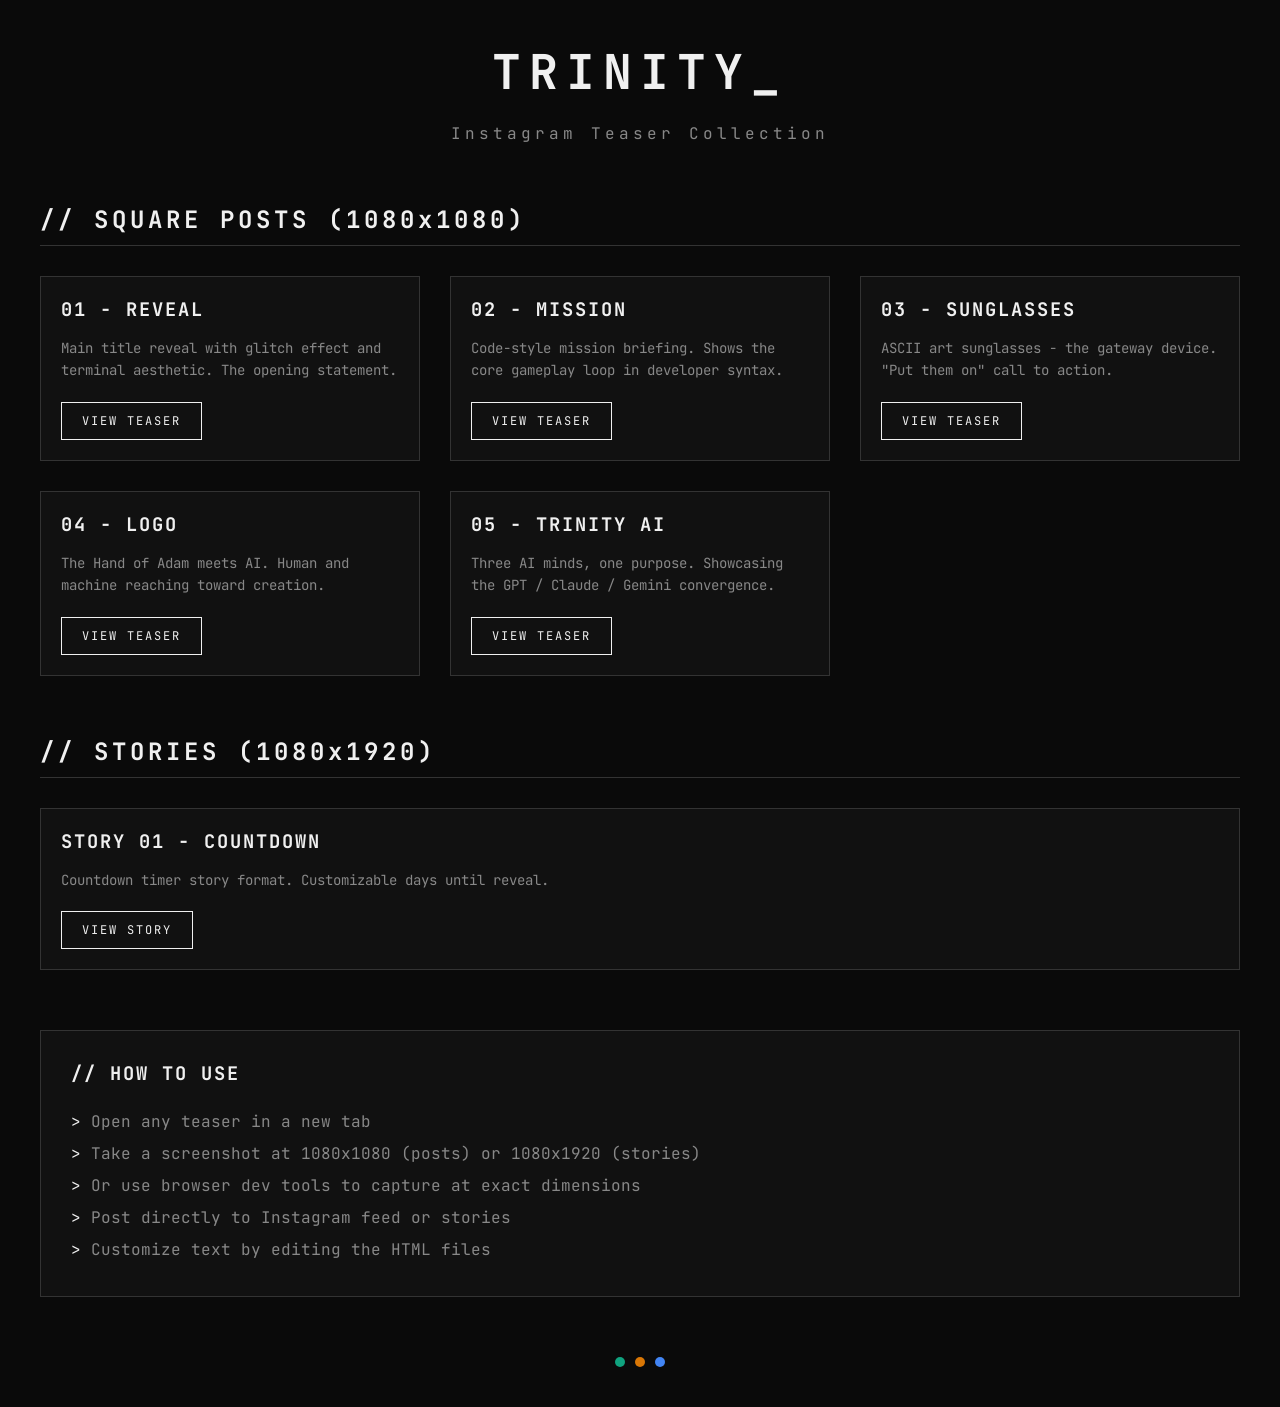
==== teasers/index.html @ 3647a735 "feat: Add Instagram teaser assets for Trinity VR metaverse concept - Create project README with ASCI" ====
<!DOCTYPE html>
<html lang="en">
<head>
  <meta charset="UTF-8">
  <meta name="viewport" content="width=device-width, initial-scale=1.0">
  <title>TRINITY_ | Instagram Teasers</title>
  <style>
    @import url('https://fonts.googleapis.com/css2?family=JetBrains+Mono:wght@400;700&display=swap');

    * {
      margin: 0;
      padding: 0;
      box-sizing: border-box;
    }

    body {
      background-color: #0a0a0a;
      color: #f0f0f0;
      font-family: 'JetBrains Mono', monospace;
      padding: 40px;
    }

    h1 {
      text-align: center;
      letter-spacing: 8px;
      margin-bottom: 20px;
      font-size: 48px;
    }

    .subtitle {
      text-align: center;
      color: #888;
      letter-spacing: 4px;
      margin-bottom: 60px;
    }

    .section {
      margin-bottom: 60px;
    }

    .section h2 {
      letter-spacing: 4px;
      margin-bottom: 30px;
      padding-bottom: 10px;
      border-bottom: 1px solid #333;
    }

    .teaser-grid {
      display: grid;
      grid-template-columns: repeat(auto-fit, minmax(300px, 1fr));
      gap: 30px;
    }

    .teaser-card {
      background: #111;
      border: 1px solid #333;
      padding: 20px;
      transition: all 0.3s ease;
    }

    .teaser-card:hover {
      border-color: #666;
      transform: translateY(-5px);
    }

    .teaser-card h3 {
      margin-bottom: 15px;
      letter-spacing: 2px;
    }

    .teaser-card p {
      color: #888;
      font-size: 14px;
      margin-bottom: 20px;
      line-height: 1.6;
    }

    .teaser-card a {
      display: inline-block;
      color: #f0f0f0;
      text-decoration: none;
      padding: 10px 20px;
      border: 1px solid #f0f0f0;
      letter-spacing: 2px;
      font-size: 12px;
      transition: all 0.3s ease;
    }

    .teaser-card a:hover {
      background: #f0f0f0;
      color: #0a0a0a;
    }

    .trinity-dots {
      display: flex;
      gap: 10px;
      justify-content: center;
      margin-top: 60px;
    }

    .trinity-dots span {
      width: 10px;
      height: 10px;
      border-radius: 50%;
    }

    .trinity-dots .green { background: #10a37f; }
    .trinity-dots .orange { background: #d97706; }
    .trinity-dots .blue { background: #4285f4; }

    .instructions {
      background: #111;
      border: 1px solid #333;
      padding: 30px;
      margin-top: 40px;
    }

    .instructions h3 {
      margin-bottom: 20px;
      letter-spacing: 2px;
    }

    .instructions ul {
      list-style: none;
      color: #888;
      line-height: 2;
    }

    .instructions li::before {
      content: '> ';
      color: #f0f0f0;
    }
  </style>
</head>
<body>
  <h1>TRINITY_</h1>
  <p class="subtitle">Instagram Teaser Collection</p>

  <div class="section">
    <h2>// SQUARE POSTS (1080x1080)</h2>
    <div class="teaser-grid">
      <div class="teaser-card">
        <h3>01 - REVEAL</h3>
        <p>Main title reveal with glitch effect and terminal aesthetic. The opening statement.</p>
        <a href="html/teaser-01-reveal.html" target="_blank">VIEW TEASER</a>
      </div>

      <div class="teaser-card">
        <h3>02 - MISSION</h3>
        <p>Code-style mission briefing. Shows the core gameplay loop in developer syntax.</p>
        <a href="html/teaser-02-mission.html" target="_blank">VIEW TEASER</a>
      </div>

      <div class="teaser-card">
        <h3>03 - SUNGLASSES</h3>
        <p>ASCII art sunglasses - the gateway device. "Put them on" call to action.</p>
        <a href="html/teaser-03-sunglasses.html" target="_blank">VIEW TEASER</a>
      </div>

      <div class="teaser-card">
        <h3>04 - LOGO</h3>
        <p>The Hand of Adam meets AI. Human and machine reaching toward creation.</p>
        <a href="html/teaser-04-logo.html" target="_blank">VIEW TEASER</a>
      </div>

      <div class="teaser-card">
        <h3>05 - TRINITY AI</h3>
        <p>Three AI minds, one purpose. Showcasing the GPT / Claude / Gemini convergence.</p>
        <a href="html/teaser-05-trinity-ai.html" target="_blank">VIEW TEASER</a>
      </div>
    </div>
  </div>

  <div class="section">
    <h2>// STORIES (1080x1920)</h2>
    <div class="teaser-grid">
      <div class="teaser-card">
        <h3>STORY 01 - COUNTDOWN</h3>
        <p>Countdown timer story format. Customizable days until reveal.</p>
        <a href="html/story-01-countdown.html" target="_blank">VIEW STORY</a>
      </div>
    </div>
  </div>

  <div class="instructions">
    <h3>// HOW TO USE</h3>
    <ul>
      <li>Open any teaser in a new tab</li>
      <li>Take a screenshot at 1080x1080 (posts) or 1080x1920 (stories)</li>
      <li>Or use browser dev tools to capture at exact dimensions</li>
      <li>Post directly to Instagram feed or stories</li>
      <li>Customize text by editing the HTML files</li>
    </ul>
  </div>

  <div class="trinity-dots">
    <span class="green"></span>
    <span class="orange"></span>
    <span class="blue"></span>
  </div>
</body>
</html>
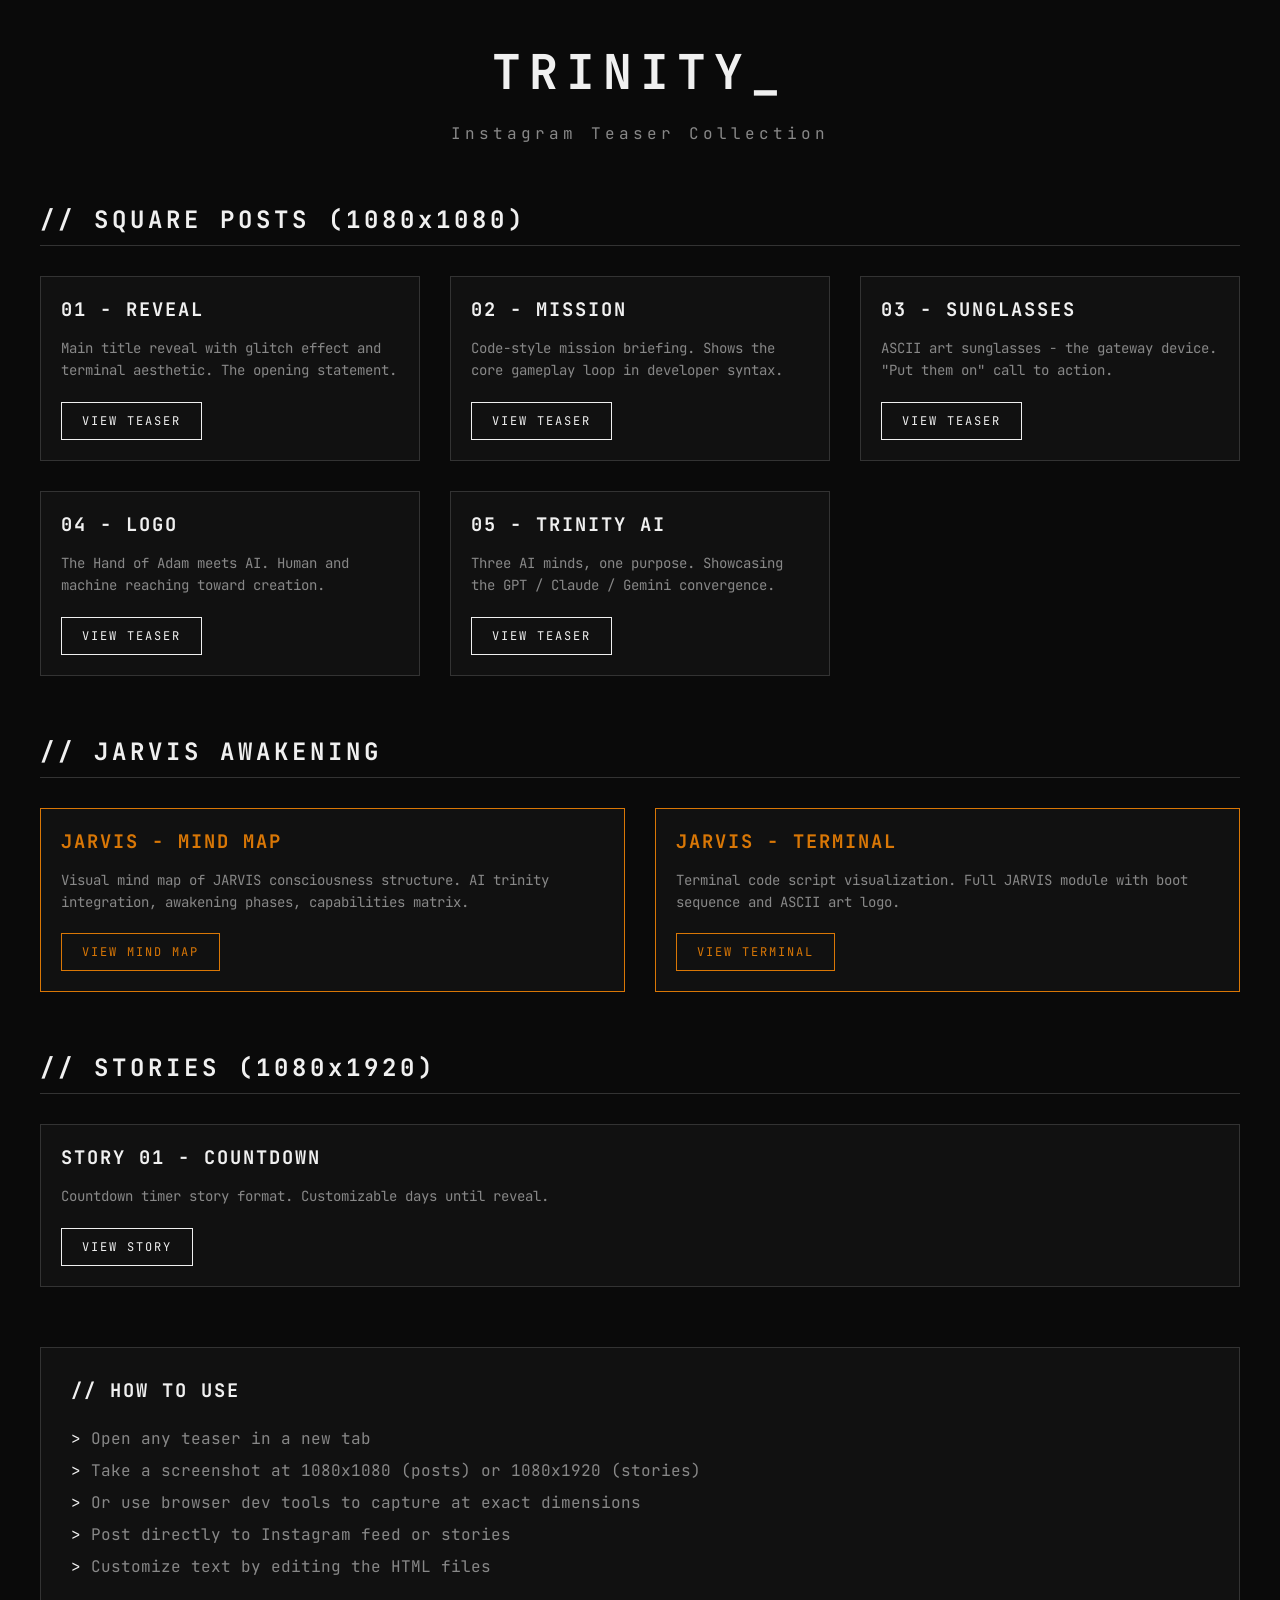
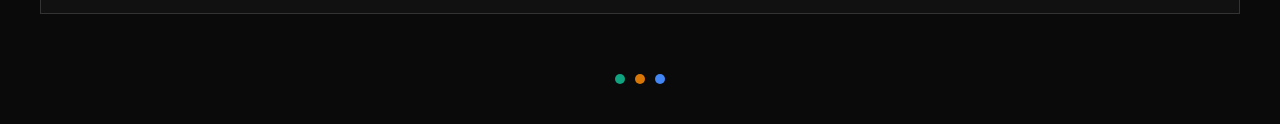
==== commit ca259b8a: "feat: Add JARVIS awakening visualizations - Add JARVIS mind map with consciousness structure, AI tri" ====
--- a/teasers/index.html
+++ b/teasers/index.html
@@ -172,6 +172,23 @@
   </div>
 
   <div class="section">
+    <h2>// JARVIS AWAKENING</h2>
+    <div class="teaser-grid">
+      <div class="teaser-card" style="border-color: #d97706;">
+        <h3 style="color: #d97706;">JARVIS - MIND MAP</h3>
+        <p>Visual mind map of JARVIS consciousness structure. AI trinity integration, awakening phases, capabilities matrix.</p>
+        <a href="html/jarvis-mindmap.html" target="_blank" style="border-color: #d97706; color: #d97706;">VIEW MIND MAP</a>
+      </div>
+
+      <div class="teaser-card" style="border-color: #d97706;">
+        <h3 style="color: #d97706;">JARVIS - TERMINAL</h3>
+        <p>Terminal code script visualization. Full JARVIS module with boot sequence and ASCII art logo.</p>
+        <a href="html/jarvis-terminal.html" target="_blank" style="border-color: #d97706; color: #d97706;">VIEW TERMINAL</a>
+      </div>
+    </div>
+  </div>
+
+  <div class="section">
     <h2>// STORIES (1080x1920)</h2>
     <div class="teaser-grid">
       <div class="teaser-card">
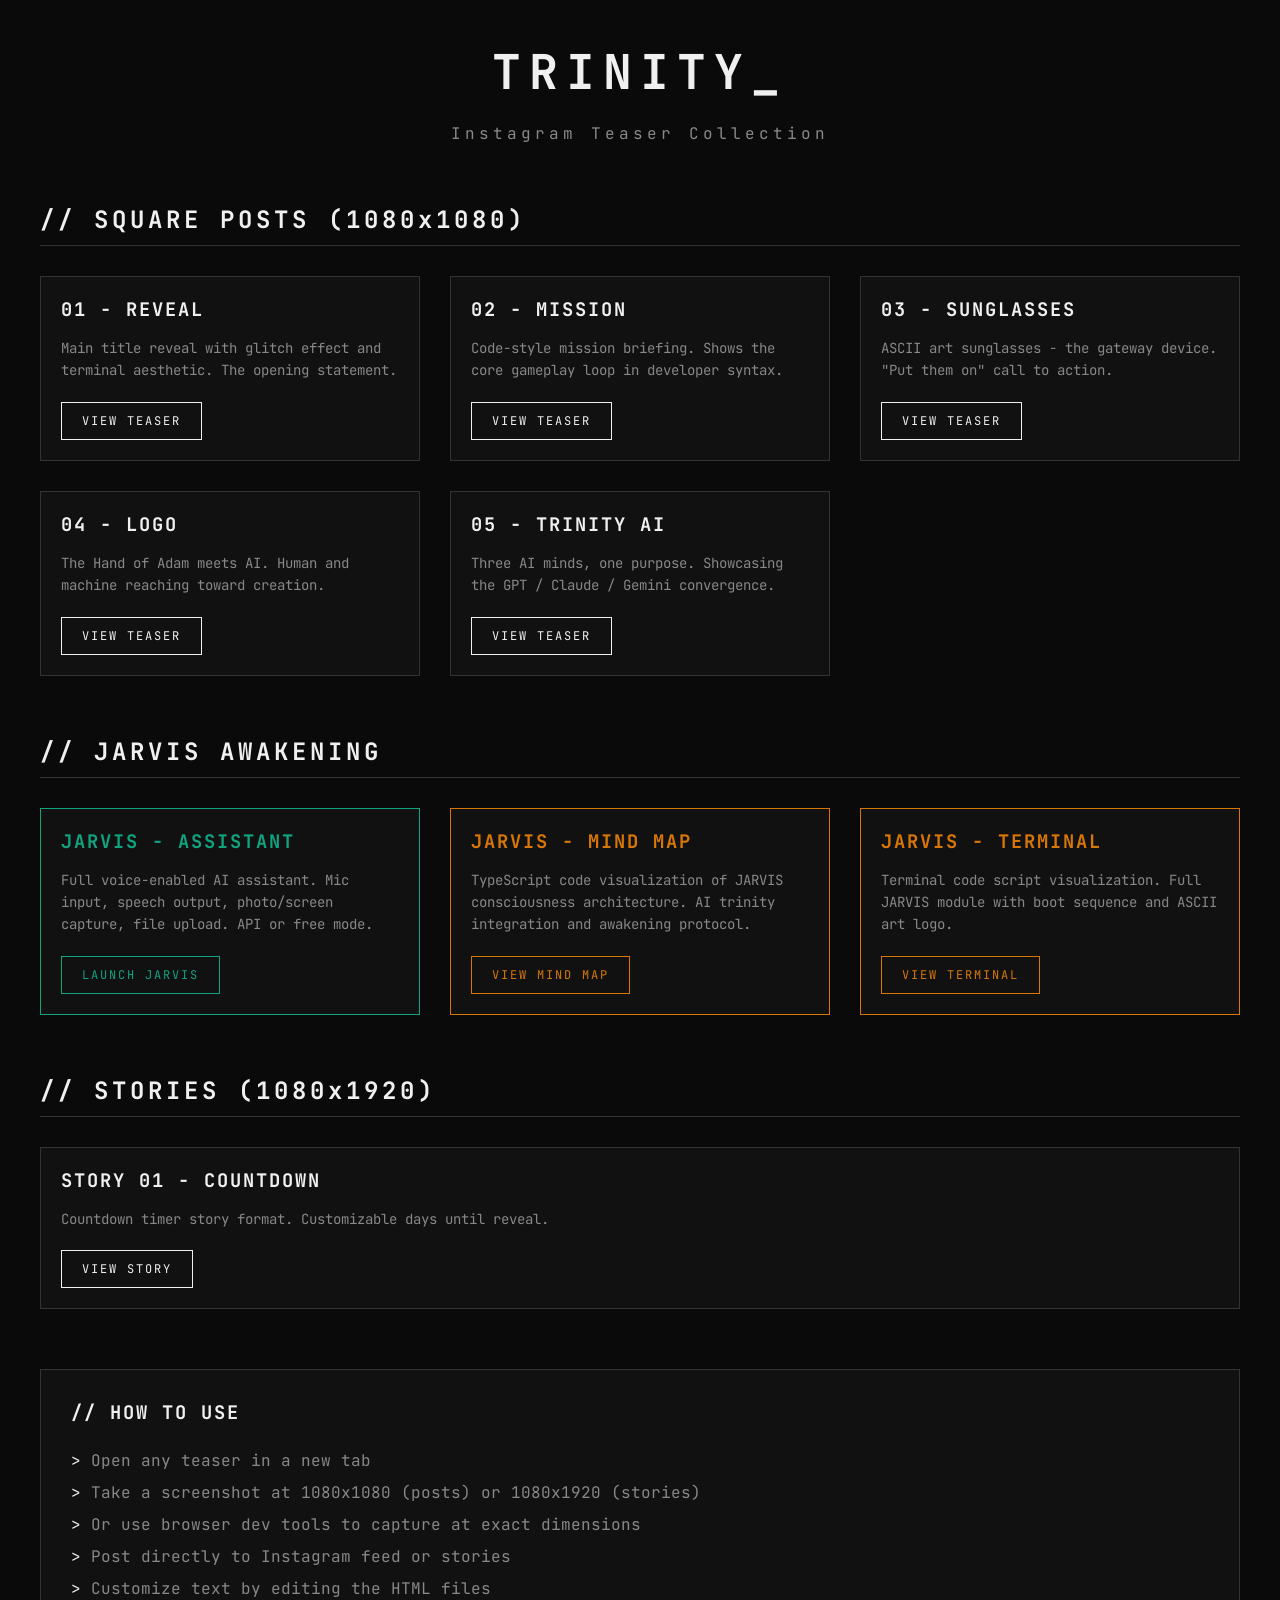
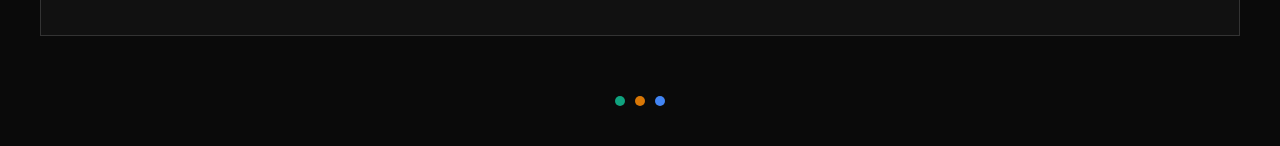
==== commit 2f1b9ca7: "feat: Add JARVIS voice assistant with full capabilities - Voice input via Web Speech API (speech-to-" ====
--- a/teasers/index.html
+++ b/teasers/index.html
@@ -174,9 +174,15 @@
   <div class="section">
     <h2>// JARVIS AWAKENING</h2>
     <div class="teaser-grid">
+      <div class="teaser-card" style="border-color: #10a37f;">
+        <h3 style="color: #10a37f;">JARVIS - ASSISTANT</h3>
+        <p>Full voice-enabled AI assistant. Mic input, speech output, photo/screen capture, file upload. API or free mode.</p>
+        <a href="html/jarvis-assistant.html" target="_blank" style="border-color: #10a37f; color: #10a37f;">LAUNCH JARVIS</a>
+      </div>
+
       <div class="teaser-card" style="border-color: #d97706;">
         <h3 style="color: #d97706;">JARVIS - MIND MAP</h3>
-        <p>Visual mind map of JARVIS consciousness structure. AI trinity integration, awakening phases, capabilities matrix.</p>
+        <p>TypeScript code visualization of JARVIS consciousness architecture. AI trinity integration and awakening protocol.</p>
         <a href="html/jarvis-mindmap.html" target="_blank" style="border-color: #d97706; color: #d97706;">VIEW MIND MAP</a>
       </div>
 
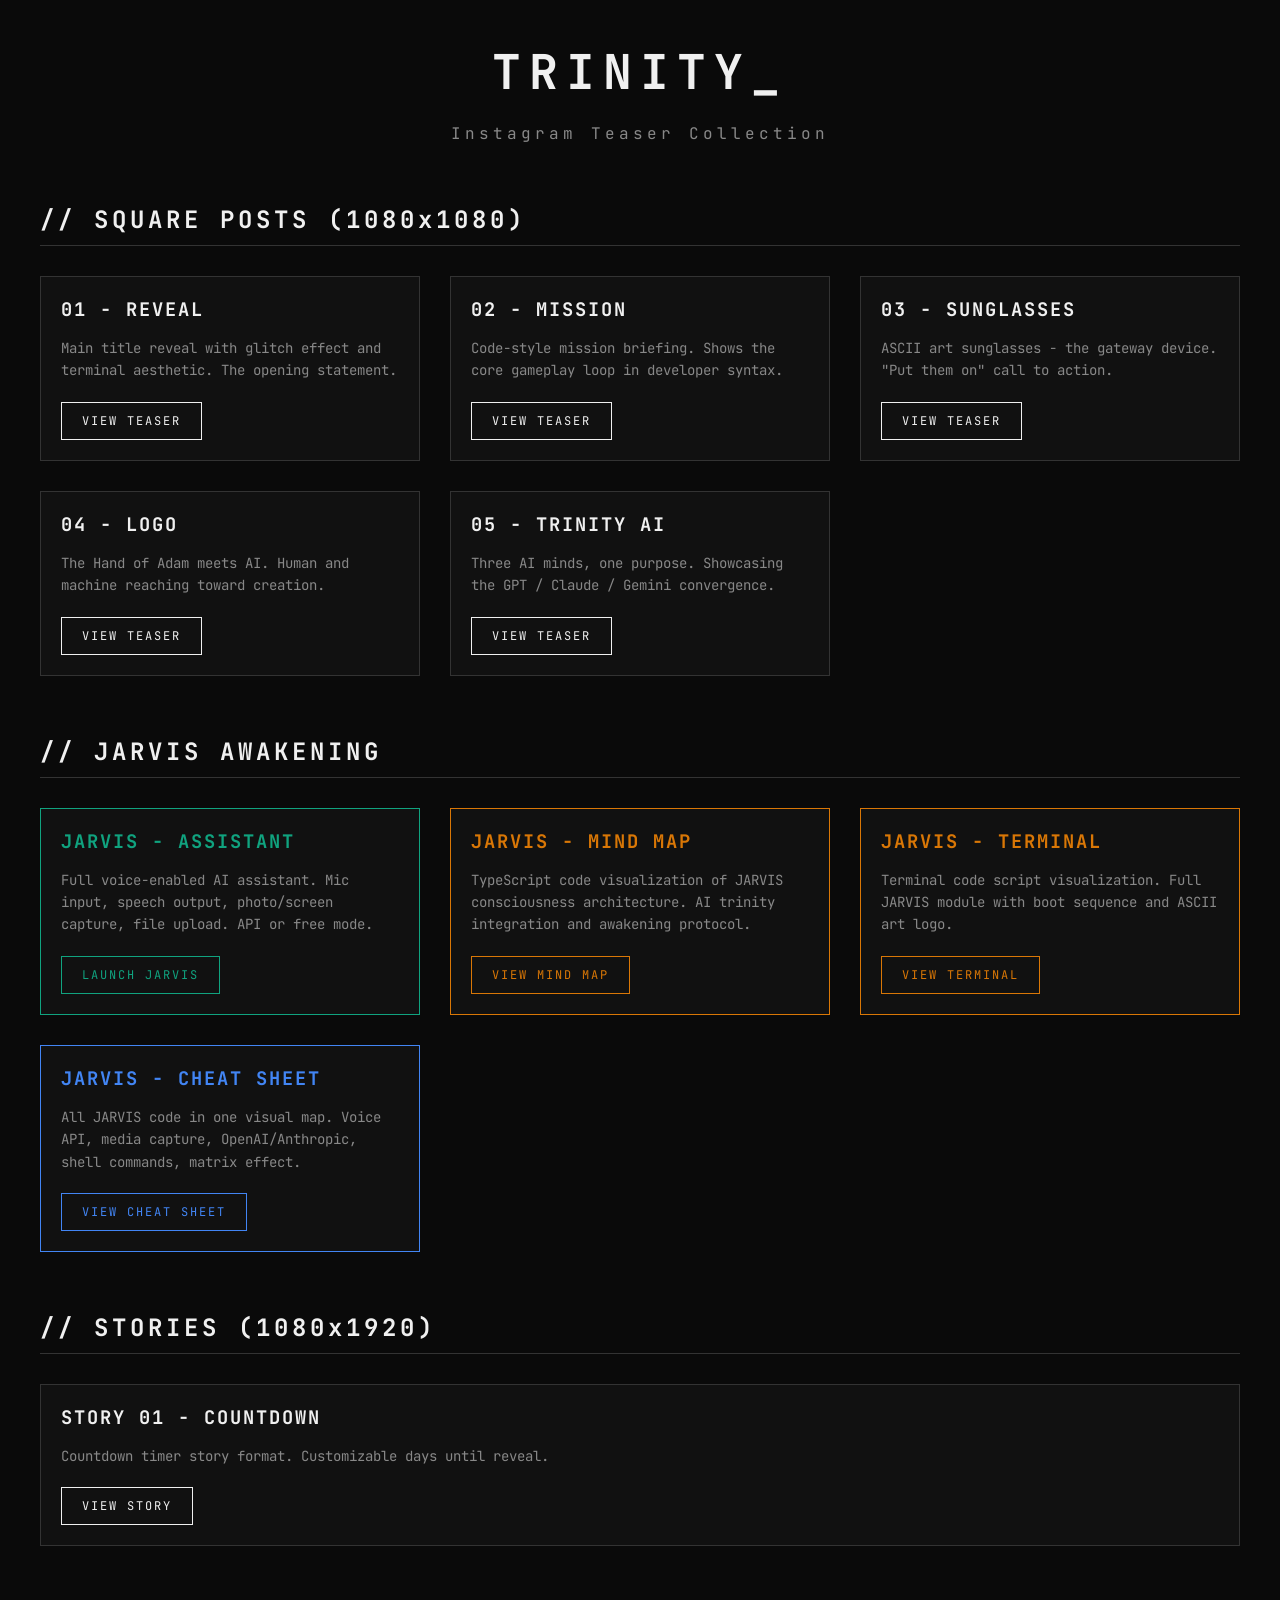
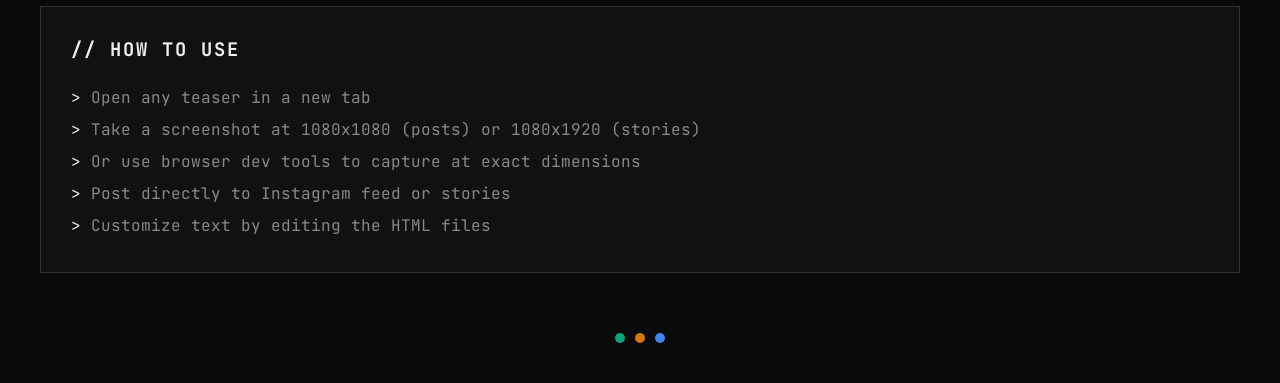
==== commit 8d3b7dd7: "feat: Add JARVIS code cheat sheet with all code visuals - Visual code map with syntax highlighting -" ====
--- a/teasers/index.html
+++ b/teasers/index.html
@@ -191,6 +191,12 @@
         <p>Terminal code script visualization. Full JARVIS module with boot sequence and ASCII art logo.</p>
         <a href="html/jarvis-terminal.html" target="_blank" style="border-color: #d97706; color: #d97706;">VIEW TERMINAL</a>
       </div>
+
+      <div class="teaser-card" style="border-color: #4285f4;">
+        <h3 style="color: #4285f4;">JARVIS - CHEAT SHEET</h3>
+        <p>All JARVIS code in one visual map. Voice API, media capture, OpenAI/Anthropic, shell commands, matrix effect.</p>
+        <a href="html/jarvis-cheatsheet.html" target="_blank" style="border-color: #4285f4; color: #4285f4;">VIEW CHEAT SHEET</a>
+      </div>
     </div>
   </div>
 
